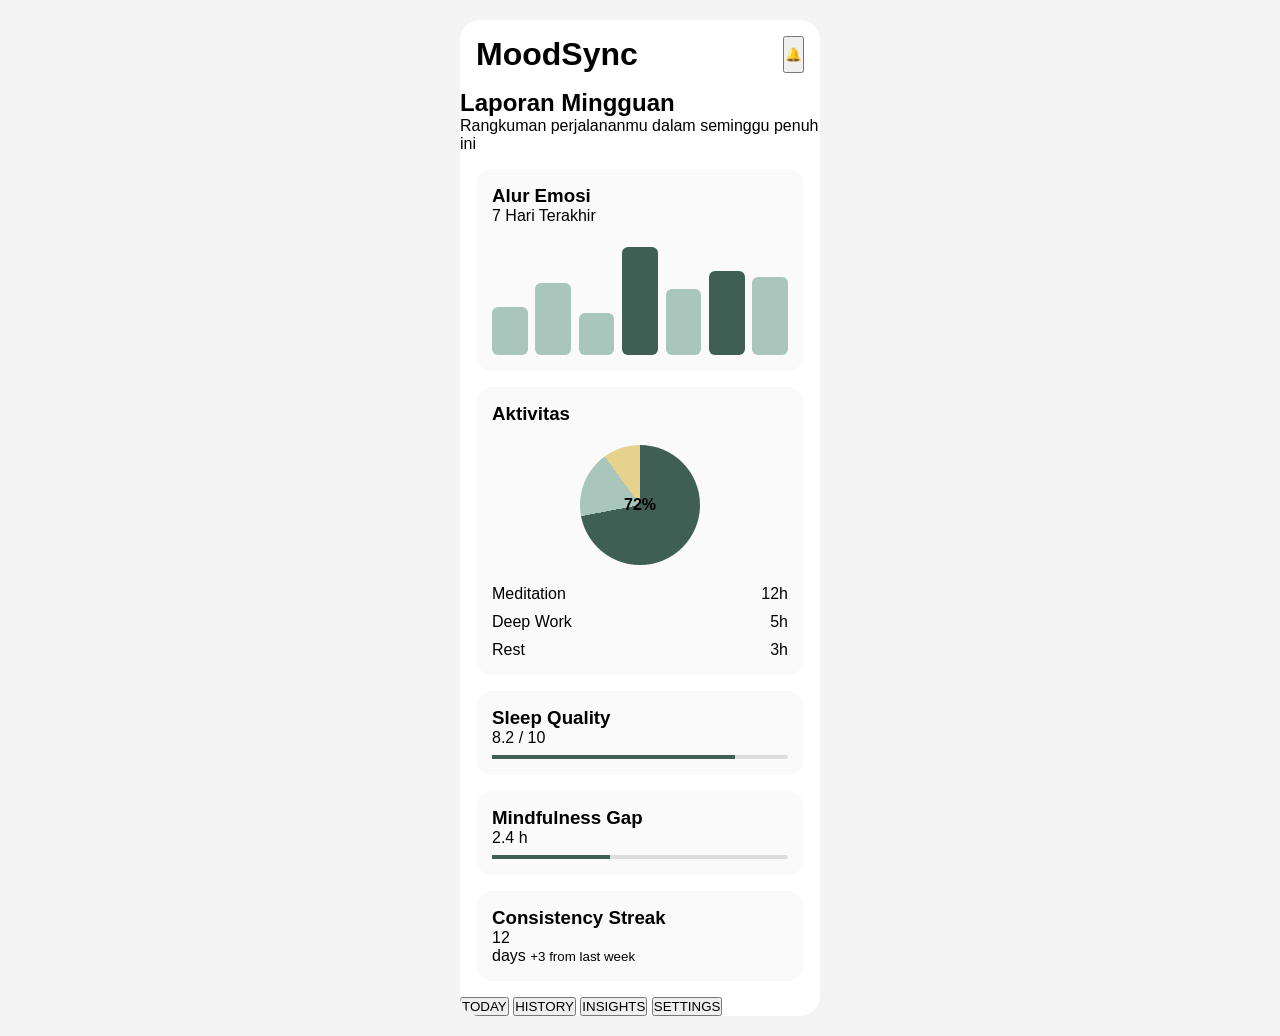
==== MoodSync_version0.1/application/insights.html @ 05277d9b "adding version 0.1" ====
<!DOCTYPE html>
<html lang="id">
<head>
  <meta charset="UTF-8">
  <meta name="viewport" content="width=device-width, initial-scale=1.0">
  <title>Insights - MoodSync</title>
  <link rel="stylesheet" href="css/insights.css">
</head>

<body>

  <div class="container">

    <!-- HEADER (SAMAKAN DENGAN HISTORY) -->
    <header class="header">
      <div class="profile">
        <div class="avatar"></div>
        <h1 class="app-title">MoodSync</h1>
      </div>
      <button class="icon-btn">🔔</button>
    </header>

    <!-- MAIN -->
    <main class="main">

      <!-- PAGE TITLE -->
      <section class="page-title">
        <h2>Laporan Mingguan</h2>
        <p>Rangkuman perjalananmu dalam seminggu penuh ini</p>
      </section>

      <!-- ================= BACKEND READY ================= -->
      <!-- Semua section ini bisa di-loop / di-bind dari backend -->

      <!-- MOOD FLOW -->
      <section class="card">
        <div class="card-header">
          <h3>Alur Emosi</h3>
          <span class="badge">7 Hari Terakhir</span>
        </div>

        <div class="chart-bar">
          <!-- nanti loop -->
          <div class="bar" style="height:40%"></div>
          <div class="bar" style="height:60%"></div>
          <div class="bar" style="height:35%"></div>
          <div class="bar active" style="height:90%"></div>
          <div class="bar" style="height:55%"></div>
          <div class="bar active" style="height:70%"></div>
          <div class="bar" style="height:65%"></div>
        </div>
      </section>

      <!-- ACTIVITY -->
      <section class="card">
        <h3>Aktivitas</h3>

        <div class="donut">72%</div>

        <div class="metric">
          <span>Meditation</span>
          <span>12h</span>
        </div>
        <div class="metric">
          <span>Deep Work</span>
          <span>5h</span>
        </div>
        <div class="metric">
          <span>Rest</span>
          <span>3h</span>
        </div>
      </section>

      <!-- SLEEP -->
      <section class="card">
        <h3>Sleep Quality</h3>
        <p>8.2 / 10</p>
        <div class="progress">
          <span style="width:82%"></span>
        </div>
      </section>

      <!-- MINDFULNESS -->
      <section class="card">
        <h3>Mindfulness Gap</h3>
        <p>2.4 h</p>
        <div class="progress">
          <span style="width:40%"></span>
        </div>
      </section>

      <!-- STREAK -->
      <section class="card">
        <h3>Consistency Streak</h3>
        <p class="big-number">12</p>
        <span>days</span>
        <small>+3 from last week</small>
      </section>

    </main>

    <!-- NAVBAR (SAMA DI SEMUA PAGE) -->
    <nav class="navbar">
      <button onclick="window.location.href='today.html'">TODAY</button>
      <button onclick="window.location.href='history.html'">HISTORY</button>
      <button class="active" onclick="window.location.href='insights.html'">INSIGHTS</button>
      <button onclick="window.location.href='settings.html'">SETTINGS</button>
    </nav>

  </div>

</body>
</html>
---- MoodSync_version0.1/application/css/insights.css ----
:root {
  --primary: #3f5f54;
  --secondary: #a8c6bb;
  --accent: #e6d28c;
  --bg: #f4f4f4;
  --card: #ffffff;
  --text: #333;
  --muted: #777;
}

* {
  margin: 0;
  padding: 0;
  box-sizing: border-box;
  font-family: Arial, sans-serif;
}

body {
  background: var(--bg);
  display: flex;
  justify-content: center;
  padding: 20px;
}

.container {
  width: 360px;
  background: var(--card);
  border-radius: 20px;
  overflow: hidden;
}

header {
  padding: 16px;
  display: flex;
  justify-content: space-between;
}

.title {
  padding: 0 16px;
}

.title h1 {
  font-size: 28px;
}

.title p {
  color: var(--muted);
  font-size: 14px;
}

.card {
  margin: 16px;
  padding: 16px;
  border-radius: 16px;
  background: #fafafa;
}

.chart-bar {
  display: flex;
  justify-content: space-between;
  align-items: flex-end;
  height: 120px;
  margin-top: 10px;
}

.bar {
  width: 12%;
  background: var(--secondary);
  border-radius: 6px;
}

.bar.active {
  background: var(--primary);
}

.donut {
  width: 120px;
  height: 120px;
  border-radius: 50%;
  background: conic-gradient(var(--primary) 72%, var(--secondary) 72% 90%, var(--accent) 90%);
  margin: 20px auto;
  display: flex;
  justify-content: center;
  align-items: center;
  font-weight: bold;
}

.metric {
  margin-top: 10px;
  display: flex;
  justify-content: space-between;
}

.progress {
  height: 4px;
  background: #ddd;
  border-radius: 4px;
  margin-top: 8px;
}

.progress span {
  display: block;
  height: 100%;
  background: var(--primary);
}

footer {
  display: flex;
  justify-content: space-around;
  padding: 10px;
  border-top: 1px solid #eee;
  font-size: 12px;
}
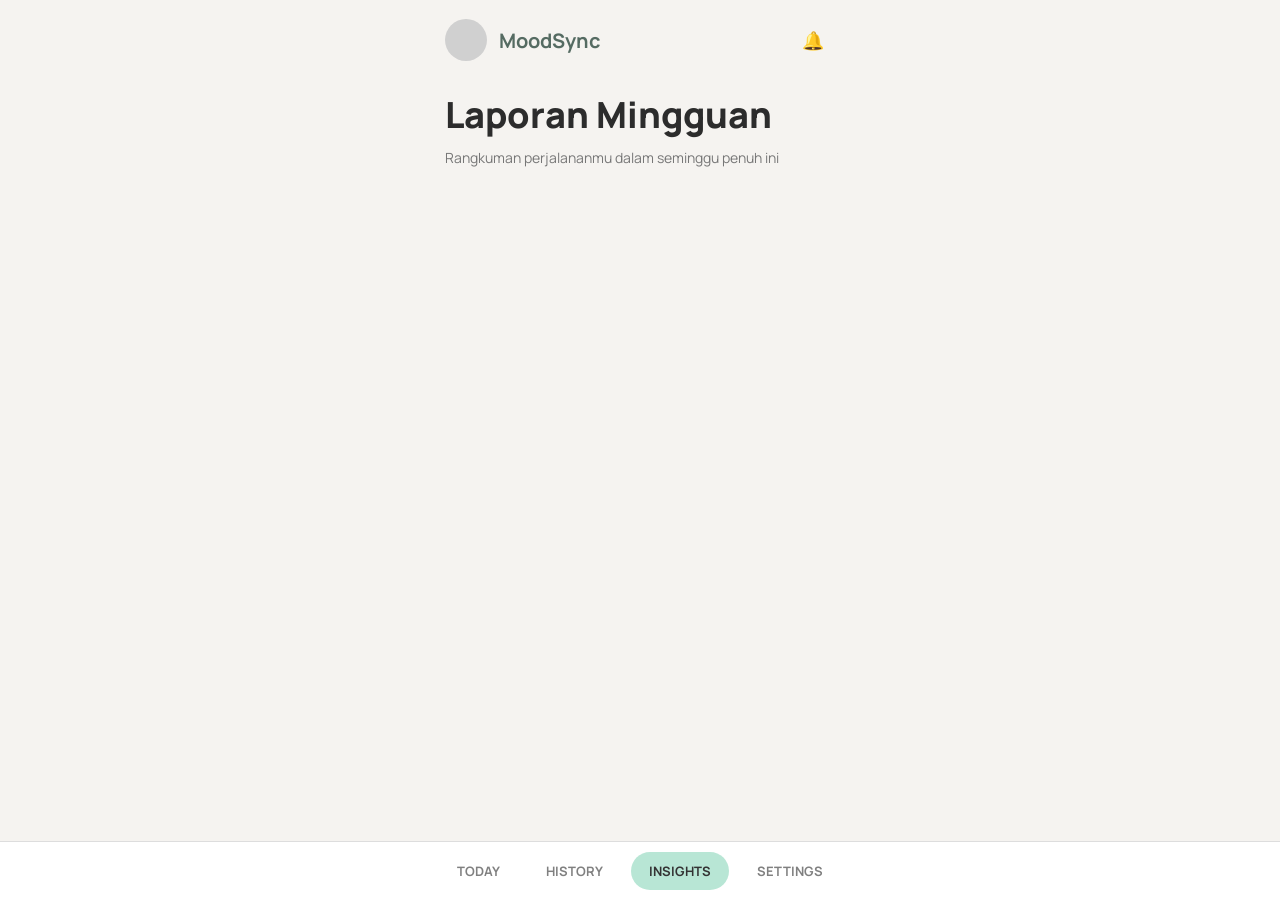
==== commit 0f9f6d44: "feat: [HR] integrasi database dan penyempurnaan ui" ====
--- a/MoodSync_version0.1/application/insights.html
+++ b/MoodSync_version0.1/application/insights.html
@@ -1,113 +1,276 @@
-<!DOCTYPE html>
-<html lang="id">
-<head>
-  <meta charset="UTF-8">
-  <meta name="viewport" content="width=device-width, initial-scale=1.0">
-  <title>Insights - MoodSync</title>
-  <link rel="stylesheet" href="css/insights.css">
-</head>
-
-<body>
-
-  <div class="container">
-
-    <!-- HEADER (SAMAKAN DENGAN HISTORY) -->
-    <header class="header">
-      <div class="profile">
-        <div class="avatar"></div>
-        <h1 class="app-title">MoodSync</h1>
-      </div>
-      <button class="icon-btn">🔔</button>
-    </header>
-
-    <!-- MAIN -->
-    <main class="main">
-
-      <!-- PAGE TITLE -->
-      <section class="page-title">
-        <h2>Laporan Mingguan</h2>
-        <p>Rangkuman perjalananmu dalam seminggu penuh ini</p>
-      </section>
-
-      <!-- ================= BACKEND READY ================= -->
-      <!-- Semua section ini bisa di-loop / di-bind dari backend -->
-
-      <!-- MOOD FLOW -->
-      <section class="card">
-        <div class="card-header">
-          <h3>Alur Emosi</h3>
-          <span class="badge">7 Hari Terakhir</span>
-        </div>
-
-        <div class="chart-bar">
-          <!-- nanti loop -->
-          <div class="bar" style="height:40%"></div>
-          <div class="bar" style="height:60%"></div>
-          <div class="bar" style="height:35%"></div>
-          <div class="bar active" style="height:90%"></div>
-          <div class="bar" style="height:55%"></div>
-          <div class="bar active" style="height:70%"></div>
-          <div class="bar" style="height:65%"></div>
-        </div>
-      </section>
-
-      <!-- ACTIVITY -->
-      <section class="card">
-        <h3>Aktivitas</h3>
-
-        <div class="donut">72%</div>
-
-        <div class="metric">
-          <span>Meditation</span>
-          <span>12h</span>
-        </div>
-        <div class="metric">
-          <span>Deep Work</span>
-          <span>5h</span>
-        </div>
-        <div class="metric">
-          <span>Rest</span>
-          <span>3h</span>
-        </div>
-      </section>
-
-      <!-- SLEEP -->
-      <section class="card">
-        <h3>Sleep Quality</h3>
-        <p>8.2 / 10</p>
-        <div class="progress">
-          <span style="width:82%"></span>
-        </div>
-      </section>
-
-      <!-- MINDFULNESS -->
-      <section class="card">
-        <h3>Mindfulness Gap</h3>
-        <p>2.4 h</p>
-        <div class="progress">
-          <span style="width:40%"></span>
-        </div>
-      </section>
-
-      <!-- STREAK -->
-      <section class="card">
-        <h3>Consistency Streak</h3>
-        <p class="big-number">12</p>
-        <span>days</span>
-        <small>+3 from last week</small>
-      </section>
-
-    </main>
-
-    <!-- NAVBAR (SAMA DI SEMUA PAGE) -->
-    <nav class="navbar">
-      <button onclick="window.location.href='today.html'">TODAY</button>
-      <button onclick="window.location.href='history.html'">HISTORY</button>
-      <button class="active" onclick="window.location.href='insights.html'">INSIGHTS</button>
-      <button onclick="window.location.href='settings.html'">SETTINGS</button>
-    </nav>
-
-  </div>
-
-</body>
+<!DOCTYPE html>
+<html lang="id">
+<head>
+  <meta charset="UTF-8">
+  <meta name="viewport" content="width=device-width, initial-scale=1.0">
+  <meta name="description" content="Lihat laporan mingguan dan analisis mood kamu di MoodSync.">
+  <title>Insights — MoodSync</title>
+  <link rel="stylesheet" href="css/insights.css">
+  <style>
+    /* Override chart untuk data dinamis */
+    .chart-bar { display: flex; align-items: flex-end; gap: 6px; height: 80px; }
+    .chart-bar .bar {
+        flex: 1; border-radius: 4px 4px 0 0;
+        background: linear-gradient(180deg, #667eea, #764ba2);
+        transition: height 0.6s ease;
+        position: relative;
+        min-height: 4px;
+    }
+    .chart-bar .bar.no-data { background: #e0e0e0; }
+    .chart-bar .bar .bar-label {
+        position: absolute; bottom: -20px; left: 50%; transform: translateX(-50%);
+        font-size: 10px; color: #888; font-family: 'Manrope', sans-serif; white-space: nowrap;
+    }
+    .chart-dates { display:flex; gap:6px; margin-top: 24px; }
+    .chart-dates span { flex:1; text-align:center; font-size:10px; color:#888; font-family:'Manrope',sans-serif; }
+
+    .activity-bar-wrap { margin: 4px 0; }
+    .activity-bar-label { display:flex; justify-content:space-between; font-size:13px; margin-bottom:3px; font-family:'Manrope',sans-serif; }
+    .activity-bar-track { background:#eee; border-radius:4px; height:8px; overflow:hidden; }
+    .activity-bar-fill  { height:100%; border-radius:4px; background:linear-gradient(90deg,#667eea,#764ba2); transition: width 0.6s ease; }
+
+    .stat-grid { display: grid; grid-template-columns: 1fr 1fr; gap: 12px; margin-top: 8px; }
+    .stat-item { text-align: center; }
+    .stat-number { font-size: 28px; font-weight: 800; color: #667eea; font-family:'Manrope',sans-serif; }
+    .stat-label  { font-size: 12px; color: #888; font-family:'Manrope',sans-serif; }
+
+    #no-data-msg { text-align:center; padding:40px 20px; color:#888; font-family:'Manrope',sans-serif; }
+  </style>
+</head>
+
+<body>
+
+  <div class="container">
+
+    <!-- HEADER -->
+    <header class="header">
+      <div class="profile">
+        <div class="avatar" id="header-avatar"></div>
+        <h1 class="app-title">MoodSync</h1>
+      </div>
+      <button class="icon-btn">🔔</button>
+    </header>
+
+    <!-- MAIN -->
+    <main class="main">
+
+      <!-- PAGE TITLE -->
+      <section class="page-title">
+        <h2>Laporan Mingguan</h2>
+        <p>Rangkuman perjalananmu dalam seminggu penuh ini</p>
+      </section>
+
+      <!-- Pesan jika belum ada data -->
+      <div id="no-data-msg" style="display:none;">
+        <div style="font-size:48px; margin-bottom:12px;">📊</div>
+        <p>Belum ada data untuk ditampilkan.</p>
+        <p style="font-size:13px;">Mulai catat mood harianmu agar insights muncul di sini!</p>
+      </div>
+
+      <!-- MOOD FLOW — diisi dinamis dari C++ -->
+      <section class="card" id="mood-flow-card" style="display:none;">
+        <div class="card-header">
+          <h3>Alur Emosi</h3>
+          <span class="badge">7 Hari Terakhir</span>
+        </div>
+        <div class="chart-bar" id="mood-chart"></div>
+        <div class="chart-dates" id="chart-dates"></div>
+      </section>
+
+      <!-- STATISTIK RINGKASAN -->
+      <section class="card" id="stats-card" style="display:none;">
+        <h3>Statistik Minggu Ini</h3>
+        <div class="stat-grid">
+          <div class="stat-item">
+            <div class="stat-number" id="stat-total">0</div>
+            <div class="stat-label">Catatan</div>
+          </div>
+          <div class="stat-item">
+            <div class="stat-number" id="stat-streak">0</div>
+            <div class="stat-label">Hari Berturut</div>
+          </div>
+          <div class="stat-item">
+            <div class="stat-number" id="stat-avg">-</div>
+            <div class="stat-label">Rata-rata Mood</div>
+          </div>
+          <div class="stat-item">
+            <div class="stat-number" id="stat-best">-</div>
+            <div class="stat-label">Aktivitas Terfavorit</div>
+          </div>
+        </div>
+      </section>
+
+      <!-- ACTIVITY — diisi dinamis dari C++ -->
+      <section class="card" id="activity-card" style="display:none;">
+        <h3>Aktivitas Minggu Ini</h3>
+        <div id="activity-list-insights">
+          <!-- diisi JS -->
+        </div>
+      </section>
+
+      <!-- STREAK -->
+      <section class="card" id="streak-card" style="display:none;">
+        <h3>Consistency Streak</h3>
+        <p class="big-number" id="streak-big">0</p>
+        <span>hari berturut-turut</span>
+        <small id="streak-note">Mulai catat setiap hari!</small>
+      </section>
+
+    </main>
+
+    <!-- NAVBAR -->
+    <nav class="navbar">
+      <button onclick="window.location.href='today.html'">TODAY</button>
+      <button onclick="window.location.href='history.html'">HISTORY</button>
+      <button class="active" onclick="window.location.href='insights.html'">INSIGHTS</button>
+      <button onclick="window.location.href='settings.html'">SETTINGS</button>
+    </nav>
+
+  </div>
+
+<!-- WebUI JS -->
+<script src="/webui.js"></script>
+<!-- MoodSync API Bridge — IPC ke C++ -->
+<script src="js/api.js"></script>
+<script>
+  /* ──────────────────────────────────────────────────────────────────────────
+   * INSIGHTS PAGE — Data Binding IPC
+   *
+   * Binding yang digunakan:
+   *   get_insights → C++ handle_get_insights() query SQLite 7 hari terakhir:
+   *                  - mood_data: array {date, mood_level} per hari
+   *                  - top_activities: array {name, count}
+   *                  - streak: jumlah hari berturut-turut
+   *                  - avg_mood: rata-rata mood level
+   *                  - total_entries: total catatan dalam 7 hari
+   * ────────────────────────────────────────────────────────────────────────── */
+
+  const MOOD_LABEL = { 1:"Biasa", 2:"Sedih", 3:"Bahagia", 4:"Senang", 5:"Marah", 6:"Ngantuk" };
+
+  // Buat 7 hari terakhir sebagai template
+  function getLast7Days() {
+    const days = [];
+    for (let i = 6; i >= 0; i--) {
+      const d = new Date();
+      d.setDate(d.getDate() - i);
+      days.push(d.toISOString().split("T")[0]);
+    }
+    return days;
+  }
+
+  function renderMoodChart(moodData) {
+    const chart  = document.getElementById("mood-chart");
+    const dates  = document.getElementById("chart-dates");
+    chart.innerHTML = "";
+    dates.innerHTML = "";
+
+    const last7 = getLast7Days();
+    // Buat map date -> mood_level dari data backend
+    const moodMap = {};
+    moodData.forEach(m => { moodMap[m.date] = m.mood_level; });
+
+    const maxMood = 6; // mood_level max
+
+    last7.forEach(date => {
+      const level = moodMap[date];
+      const heightPct = level ? Math.round((level / maxMood) * 100) : 0;
+      const d = new Date(date + "T00:00:00");
+      const dayNames = ["M","T","W","T","F","S","S"];
+      const dayName  = dayNames[d.getDay()];
+
+      const bar = document.createElement("div");
+      bar.className = `bar${level ? "" : " no-data"}`;
+      bar.style.height = `${Math.max(heightPct, 4)}%`;
+      if (level) {
+        bar.title = `${date}: ${MOOD_LABEL[level] || level}`;
+      }
+      chart.appendChild(bar);
+
+      const dateSpan = document.createElement("span");
+      dateSpan.textContent = dayName;
+      dates.appendChild(dateSpan);
+    });
+
+    document.getElementById("mood-flow-card").style.display = "block";
+  }
+
+  function renderActivities(activities) {
+    if (!activities || activities.length === 0) return;
+
+    const list = document.getElementById("activity-list-insights");
+    list.innerHTML = "";
+
+    const maxCount = activities[0].count;
+    activities.forEach(act => {
+      const pct = Math.round((act.count / maxCount) * 100);
+      list.innerHTML += `
+        <div class="activity-bar-wrap">
+          <div class="activity-bar-label">
+            <span>${act.name}</span>
+            <span>${act.count}x</span>
+          </div>
+          <div class="activity-bar-track">
+            <div class="activity-bar-fill" style="width:${pct}%"></div>
+          </div>
+        </div>
+      `;
+    });
+
+    document.getElementById("activity-card").style.display = "block";
+  }
+
+  function renderStats(data) {
+    document.getElementById("stat-total").textContent  = data.total_entries;
+    document.getElementById("stat-streak").textContent = data.streak;
+
+    const avgLabel = data.avg_mood > 0 ? MOOD_LABEL[Math.round(data.avg_mood)] || data.avg_mood.toFixed(1) : "-";
+    document.getElementById("stat-avg").textContent = avgLabel;
+
+    const bestAct = (data.top_activities && data.top_activities.length > 0)
+      ? data.top_activities[0].name : "-";
+    document.getElementById("stat-best").textContent  = bestAct;
+    document.getElementById("stats-card").style.display = "block";
+  }
+
+  function renderStreak(streak) {
+    document.getElementById("streak-big").textContent = streak;
+    document.getElementById("streak-note").textContent =
+      streak > 0
+        ? `Pertahankan terus, kamu luar biasa! 🔥`
+        : "Catat mood hari ini untuk memulai streak!";
+    document.getElementById("streak-card").style.display = "block";
+  }
+
+  // ── INISIALISASI ──────────────────────────────────────────────────────────
+  window.addEventListener("DOMContentLoaded", async () => {
+    const user = await Auth.requireAuth();
+    if (!user) return;
+
+    const avatar = document.getElementById("header-avatar");
+    avatar.textContent = user.username.charAt(0).toUpperCase();
+    avatar.style.cssText += `
+      display:flex; width:36px; height:36px; border-radius:50%;
+      background:linear-gradient(135deg,#667eea,#764ba2);
+      color:white; font-weight:700; font-size:16px;
+      align-items:center; justify-content:center;
+    `;
+
+    // ── PANGGIL BACKEND C++ via WebUI IPC ───────────────────────────────────
+    // C++ aggregasi data 7 hari dari SQLite dan menghitung semua statistik
+    const res = await Mood.getInsights();
+    // ────────────────────────────────────────────────────────────────────────
+
+    if (!res.ok || res.total_entries === 0) {
+      document.getElementById("no-data-msg").style.display = "block";
+      return;
+    }
+
+    renderMoodChart(res.mood_data);
+    renderActivities(res.top_activities);
+    renderStats(res);
+    renderStreak(res.streak);
+  });
+</script>
+
+</body>
 </html>
--- a/MoodSync_version0.1/application/css/insights.css
+++ b/MoodSync_version0.1/application/css/insights.css
@@ -1,58 +1,143 @@
+@import url('https://fonts.googleapis.com/css2?family=Manrope:wght@400;600;700;800;900&display=swap');
+
 :root {
   --primary: #3f5f54;
   --secondary: #a8c6bb;
   --accent: #e6d28c;
-  --bg: #f4f4f4;
+  --bg: #f5f3f0;
   --card: #ffffff;
   --text: #333;
   --muted: #777;
+  --nav-active: #b8e6d5;
+  --nav-active-text: #333;
 }
 
 * {
   margin: 0;
   padding: 0;
   box-sizing: border-box;
-  font-family: Arial, sans-serif;
+  font-family: 'Manrope', Arial, sans-serif;
 }
 
 body {
   background: var(--bg);
   display: flex;
   justify-content: center;
+}
+
+.container {
+  width: 100%;
+  max-width: 430px;
+  min-height: 100vh;
+  background: var(--bg);
+  display: flex;
+  flex-direction: column;
+  padding-bottom: 90px; /* space for fixed navbar */
+}
+
+/* HEADER */
+.header {
+  display: flex;
+  justify-content: space-between;
+  align-items: center;
+  padding: 18px 20px;
+}
+
+.profile {
+  display: flex;
+  align-items: center;
+  gap: 12px;
+}
+
+.avatar {
+  width: 42px;
+  height: 42px;
+  border-radius: 50%;
+  background: #d0d0d0;
+}
+
+.app-title {
+  font-size: 20px;
+  font-weight: bold;
+  color: #556b62;
+}
+
+.icon-btn {
+  width: 44px;
+  height: 44px;
+  border-radius: 50%;
+  border: none;
+  cursor: pointer;
+  background: transparent;
+  font-size: 18px;
+}
+
+.icon-btn:hover {
+  background: #e6e6e6;
+}
+
+/* MAIN */
+.main {
+  padding: 0 20px 20px;
+  flex: 1;
+}
+
+.page-title {
+  margin-top: 10px;
+  margin-bottom: 25px;
+}
+
+.page-title h2 {
+  font-size: 36px;
+  font-weight: 900;
+  color: #2c2c2c;
+  margin-bottom: 8px;
+}
+
+.page-title p {
+  color: #777;
+  font-size: 14px;
+  line-height: 1.5;
+}
+
+/* CARD */
+.card {
+  margin-bottom: 16px;
   padding: 20px;
-}
-
-.container {
-  width: 360px;
-  background: var(--card);
+  border-radius: 22px;
+  background: #f1efec;
+  border: 1px solid rgba(0,0,0,0.03);
+}
+
+.card h3 {
+  font-size: 17px;
+  font-weight: 800;
+  color: #2c2c2c;
+  margin-bottom: 14px;
+}
+
+.card-header {
+  display: flex;
+  justify-content: space-between;
+  align-items: center;
+  margin-bottom: 14px;
+}
+
+.badge {
+  font-size: 11px;
+  font-weight: 700;
+  background: #d8e4f5;
+  color: #3a4f75;
+  padding: 5px 10px;
   border-radius: 20px;
-  overflow: hidden;
-}
-
-header {
-  padding: 16px;
-  display: flex;
-  justify-content: space-between;
-}
-
-.title {
-  padding: 0 16px;
-}
-
-.title h1 {
-  font-size: 28px;
-}
-
-.title p {
-  color: var(--muted);
-  font-size: 14px;
-}
-
-.card {
-  margin: 16px;
-  padding: 16px;
-  border-radius: 16px;
-  background: #fafafa;
+}
+
+.big-number {
+  font-size: 64px;
+  font-weight: 900;
+  color: var(--primary);
+  line-height: 1;
+  margin-bottom: 6px;
 }
 
 .chart-bar {
@@ -104,10 +189,44 @@
   background: var(--primary);
 }
 
-footer {
-  display: flex;
-  justify-content: space-around;
-  padding: 10px;
-  border-top: 1px solid #eee;
-  font-size: 12px;
-}
+/* NAVBAR */
+.navbar {
+  position: fixed;
+  bottom: 0;
+  left: 0;
+  right: 0;
+  background: white;
+  border-top: 1px solid #ddd;
+  display: flex;
+  justify-content: center;
+  padding: 10px 0;
+  z-index: 100;
+}
+
+.navbar button {
+  border: none;
+  background: transparent;
+  padding: 10px 18px;
+  margin: 0 5px;
+  cursor: pointer;
+  font-weight: 700;
+  font-family: 'Manrope', Arial, sans-serif;
+  font-size: 13px;
+  color: gray;
+  border-radius: 30px;
+  transition: 0.2s;
+}
+
+.navbar button.active {
+  background: var(--nav-active);
+  color: var(--nav-active-text);
+}
+
+.navbar button:hover {
+  color: black;
+  background: #e8e8e8;
+}
+
+.navbar button.active:hover {
+  background: #a5d4c3;
+}
